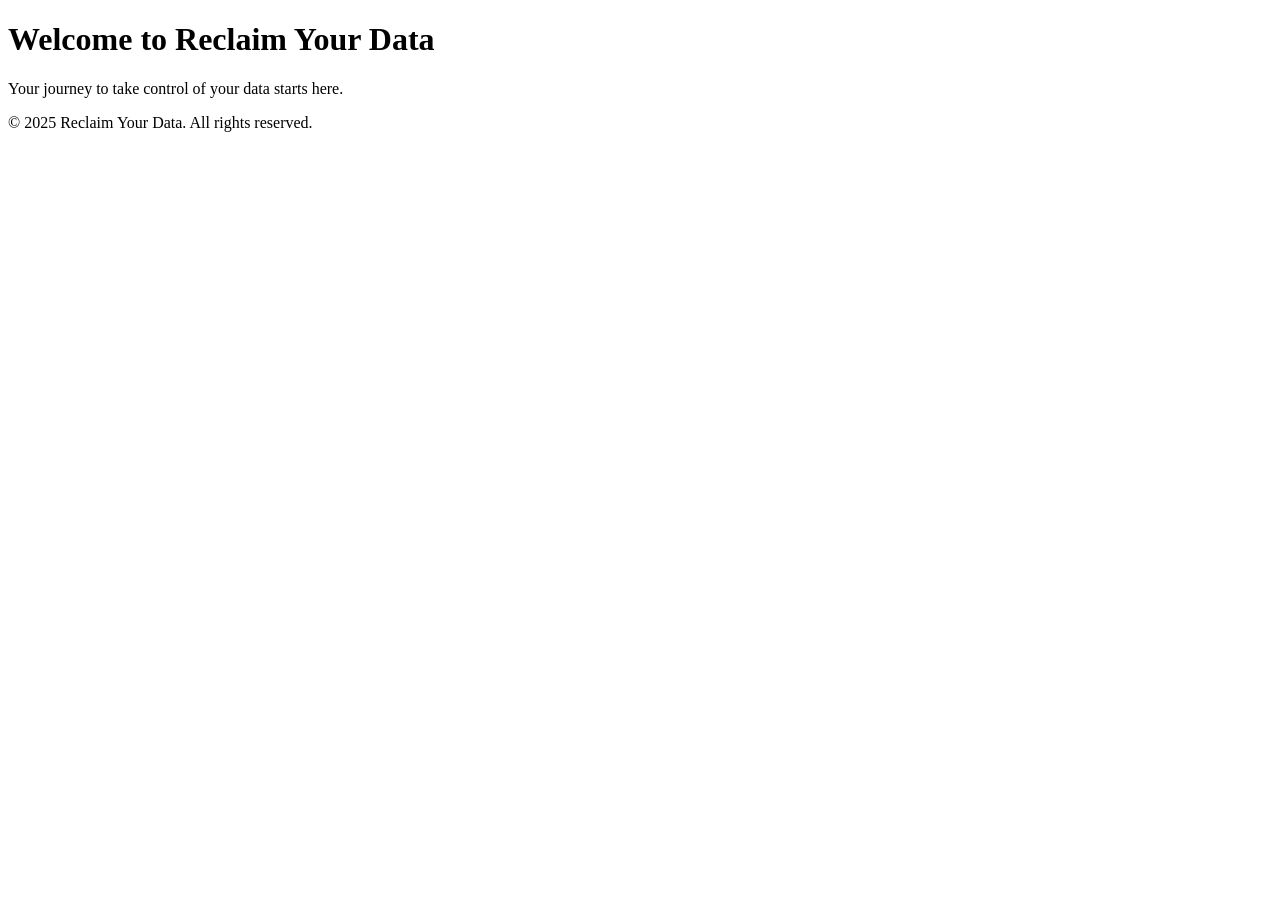
==== static/index.html @ bd3ee222 "init draft" ====
<!DOCTYPE html>
<html lang="en">
<head>
    <meta charset="UTF-8">
    <meta name="viewport" content="width=device-width, initial-scale=1.0">
    <title>Reclaim Your Data</title>
    <link rel="stylesheet" type="text/css" href="styles.css">
</head>
<body>
    <header>
        <h1>Welcome to Reclaim Your Data</h1>
    </header>
    <main>
        <p>Your journey to take control of your data starts here.</p>
    </main>
    <footer>
        <p>&copy; 2025 Reclaim Your Data. All rights reserved.</p>
    </footer>
</body>
</html>
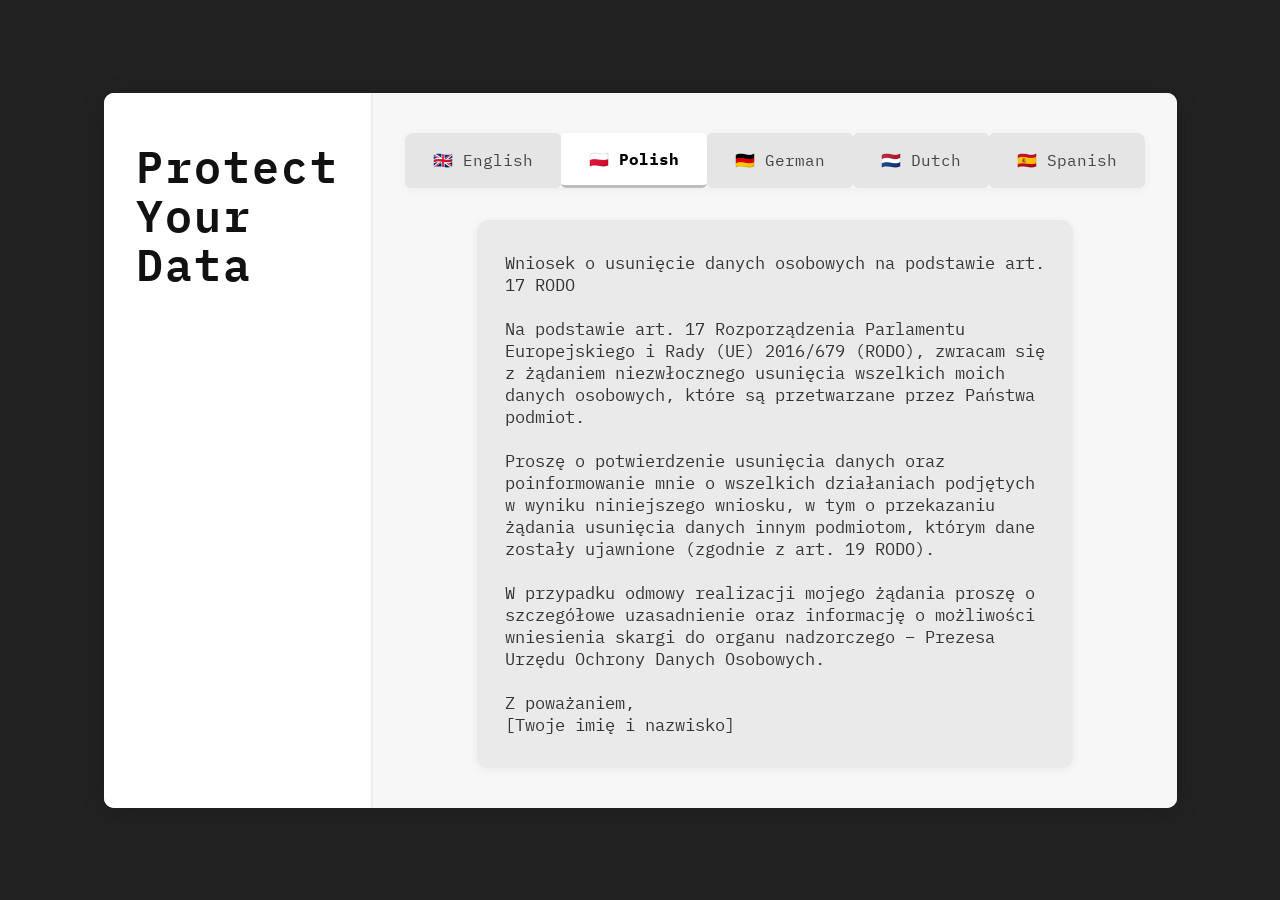
==== commit 8bbffbce: "wtf please i keep doing shit too fast and i need to push out 100h" ====
--- a/static/index.html
+++ b/static/index.html
@@ -3,19 +3,57 @@
 <head>
     <meta charset="UTF-8">
     <meta name="viewport" content="width=device-width, initial-scale=1.0">
-    <title>Reclaim Your Data</title>
+    <title>Protect Your Data</title>
     <link rel="stylesheet" type="text/css" href="styles.css">
+    <link href="https://fonts.googleapis.com/css?family=IBM+Plex+Mono:400,600&display=swap" rel="stylesheet">
+    <link href="https://fonts.googleapis.com/css?family=Roboto:400,500,700&display=swap" rel="stylesheet">
 </head>
 <body>
-    <header>
-        <h1>Welcome to Reclaim Your Data</h1>
-    </header>
-    <main>
-        <p>Your journey to take control of your data starts here.</p>
-    </main>
-    <footer>
-        <p>&copy; 2025 Reclaim Your Data. All rights reserved.</p>
-    </footer>
+    <div class="container">
+        <div class="sidebar">
+            <div class="sidebar-title">Protect<br>Your<br>Data</div>
+        </div>
+        <div class="main-content">
+            <div class="language-selector">
+                <button class="language-tab">🇬🇧 English</button>
+                <button class="language-tab active">🇵🇱 Polish</button>
+                <button class="language-tab">🇩🇪 German</button>
+                <button class="language-tab">🇳🇱 Dutch</button>
+                <button class="language-tab">🇪🇸 Spanish</button>
+            </div>
+            <div class="text-card">Wniosek o usunięcie danych osobowych na podstawie art. 17 RODO
+
+Na podstawie art. 17 Rozporządzenia Parlamentu Europejskiego i Rady (UE) 2016/679 (RODO), zwracam się z żądaniem niezwłocznego usunięcia wszelkich moich danych osobowych, które są przetwarzane przez Państwa podmiot.
+
+Proszę o potwierdzenie usunięcia danych oraz poinformowanie mnie o wszelkich działaniach podjętych w wyniku niniejszego wniosku, w tym o przekazaniu żądania usunięcia danych innym podmiotom, którym dane zostały ujawnione (zgodnie z art. 19 RODO).
+
+W przypadku odmowy realizacji mojego żądania proszę o szczegółowe uzasadnienie oraz informację o możliwości wniesienia skargi do organu nadzorczego – Prezesa Urzędu Ochrony Danych Osobowych.
+
+Z poważaniem,
+[Twoje imię i nazwisko]
+            </div>
+        </div>
+    </div>
+    <script>
+      const languageTexts = {
+        'English': `Request for erasure of personal data under Article 17 GDPR\n\nPursuant to Article 17 of Regulation (EU) 2016/679 (GDPR), I request the immediate erasure of all my personal data processed by your entity.\n\nPlease confirm the erasure of my data and inform me of any actions taken as a result of this request, including the transfer of the erasure request to other entities to whom the data has been disclosed (in accordance with Article 19 GDPR).\n\nIf my request is refused, please provide a detailed justification and information on the possibility of lodging a complaint with the supervisory authority – the President of the Personal Data Protection Office.\n\nSincerely,\n[Your name]`,
+        'Polish': `Wniosek o usunięcie danych osobowych na podstawie art. 17 RODO\n\nNa podstawie art. 17 Rozporządzenia Parlamentu Europejskiego i Rady (UE) 2016/679 (RODO), zwracam się z żądaniem niezwłocznego usunięcia wszelkich moich danych osobowych, które są przetwarzane przez Państwa podmiot.\n\nProszę o potwierdzenie usunięcia danych oraz poinformowanie mnie o wszelkich działaniach podjętych w wyniku niniejszego wniosku, w tym o przekazaniu żądania usunięcia danych innym podmiotom, którym dane zostały ujawnione (zgodnie z art. 19 RODO).\n\nW przypadku odmowy realizacji mojego żądania proszę o szczegółowe uzasadnienie oraz informację o możliwości wniesienia skargi do organu nadzorczego – Prezesa Urzędu Ochrony Danych Osobowych.\n\nZ poważaniem,\n[Twoje imię i nazwisko]`,
+        'German': `Antrag auf Löschung personenbezogener Daten gemäß Art. 17 DSGVO\n\nHiermit beantrage ich gemäß Art. 17 der Verordnung (EU) 2016/679 (DSGVO) die unverzügliche Löschung aller meiner personenbezogenen Daten, die von Ihrem Unternehmen verarbeitet werden.\n\nBitte bestätigen Sie die Löschung meiner Daten und informieren Sie mich über alle im Zusammenhang mit diesem Antrag ergriffenen Maßnahmen, einschließlich der Weitergabe des Löschungsantrags an andere Stellen, denen die Daten offengelegt wurden (gemäß Art. 19 DSGVO).\n\nIm Falle einer Ablehnung meines Antrags bitte ich um eine ausführliche Begründung sowie Informationen über die Möglichkeit, eine Beschwerde bei der Aufsichtsbehörde einzureichen.\n\nMit freundlichen Grüßen,\n[Ihr Name]`,
+        'Dutch': `Verzoek tot verwijdering van persoonsgegevens op grond van art. 17 AVG\n\nOp grond van art. 17 van Verordening (EU) 2016/679 (AVG) verzoek ik om onmiddellijke verwijdering van al mijn persoonsgegevens die door uw organisatie worden verwerkt.\n\nGraag ontvang ik een bevestiging van de verwijdering en informatie over de genomen maatregelen naar aanleiding van dit verzoek, inclusief het doorgeven van het verwijderingsverzoek aan andere partijen aan wie de gegevens zijn verstrekt (conform art. 19 AVG).\n\nIndien mijn verzoek wordt geweigerd, ontvang ik graag een gedetailleerde motivering en informatie over de mogelijkheid om een klacht in te dienen bij de toezichthoudende autoriteit.\n\nMet vriendelijke groet,\n[Uw naam]`,
+        'Spanish': `Solicitud de supresión de datos personales en virtud del art. 17 RGPD\n\nDe conformidad con el art. 17 del Reglamento (UE) 2016/679 (RGPD), solicito la supresión inmediata de todos mis datos personales tratados por su entidad.\n\nPor favor, confirme la supresión de mis datos e infórmeme de todas las acciones tomadas como resultado de esta solicitud, incluida la transmisión de la solicitud de supresión a otros destinatarios a quienes se hayan comunicado los datos (de acuerdo con el art. 19 RGPD).\n\nEn caso de denegación de mi solicitud, le ruego que me proporcione una justificación detallada e información sobre la posibilidad de presentar una reclamación ante la autoridad de control.\n\nAtentamente,\n[Su nombre]`
+      };
+      const langButtons = document.querySelectorAll('.language-tab');
+      const textCard = document.querySelector('.text-card');
+      langButtons.forEach(btn => {
+        btn.addEventListener('click', function() {
+          langButtons.forEach(b => b.classList.remove('active'));
+          this.classList.add('active');
+          // Extract language from button text (after flag)
+          const lang = this.textContent.replace(/^[^A-Za-z]+\s*/, '');
+          textCard.textContent = languageTexts[lang] || '';
+        });
+      });
+    </script>
 </body>
 </html>
 
--- a/static/styles.css
+++ b/static/styles.css
@@ -0,0 +1,132 @@
+/* center all content vertically */
+body {
+  min-height: 100vh;
+  margin: 0;
+  padding: 0;
+  box-sizing: border-box;
+  background: #222;
+  font-family: 'Roboto', Arial, sans-serif;
+  display: flex;
+  justify-content: center;
+  align-items: center;
+}
+
+.container {
+  display: flex;
+  background: #fff;
+  border-radius: 10px;
+  box-shadow: 0 4px 24px rgba(0,0,0,0.15);
+  overflow: hidden;
+  min-width: 800px;
+  min-height: 500px;
+}
+
+.sidebar {
+  background: #fff;
+  padding: 48px 32px;
+  display: flex;
+  align-items: flex-start;
+  justify-content: center;
+  border-right: 2px solid #eee;
+}
+
+.sidebar-title {
+  font-family: 'IBM Plex Mono', monospace;
+  font-size: 2.8rem;
+  font-weight: 600;
+  color: #111;
+  line-height: 1.1;
+  letter-spacing: 2px;
+  white-space: pre-line;
+}
+
+.main-content {
+  flex: 1;
+  display: flex;
+  flex-direction: column;
+  align-items: center;
+  padding: 40px 32px;
+  background: #f7f7f7;
+}
+
+.language-selector {
+  display: flex;
+  gap: 0;
+  margin-bottom: 32px;
+  border-radius: 8px 8px 0 0;
+  overflow: hidden;
+  box-shadow: 0 2px 8px rgba(0,0,0,0.04);
+}
+
+.language-tab {
+  background: #e5e5e5;
+  color: #444;
+  border: none;
+  outline: none;
+  padding: 16px 28px;
+  font-size: 1rem;
+  font-family: 'IBM Plex Mono', monospace;
+  cursor: pointer;
+  transition: background 0.2s, color 0.2s;
+}
+.language-tab.active {
+  background: #fff;
+  color: #000;
+  font-weight: bold;
+  border-bottom: 3px solid #bdbdbd;
+}
+.language-tab:not(.active):hover {
+  background: #d1d1d1;
+}
+
+.text-card {
+  background: #eaeaea;
+  border-radius: 12px;
+  padding: 32px 28px;
+  font-family: 'IBM Plex Mono', monospace;
+  font-size: 1.05rem;
+  color: #333;
+  box-shadow: 0 2px 8px rgba(0,0,0,0.06);
+  width: 100%;
+  max-width: 540px;
+  min-height: 320px;
+  white-space: pre-line;
+}
+
+@media (max-width: 900px) {
+  .container {
+    flex-direction: column;
+    min-width: 320px;
+    min-height: unset;
+  }
+  .sidebar {
+    border-right: none;
+    border-bottom: 2px solid #eee;
+    padding: 32px 16px;
+    align-items: center;
+    justify-content: center;
+  }
+  .main-content {
+    padding: 24px 8px;
+  }
+  .text-card {
+    padding: 20px 8px;
+    max-width: 100%;
+  }
+}
+
+/* center the text */
+h1 {
+  text-align: center;
+}
+
+/* center the button and make it really pretty */
+button {
+  text-align: center;
+  background-color: #000;
+  color: #fff;
+  padding: 10px 20px;
+  border-radius: 5px;
+  cursor: pointer;
+}
+
